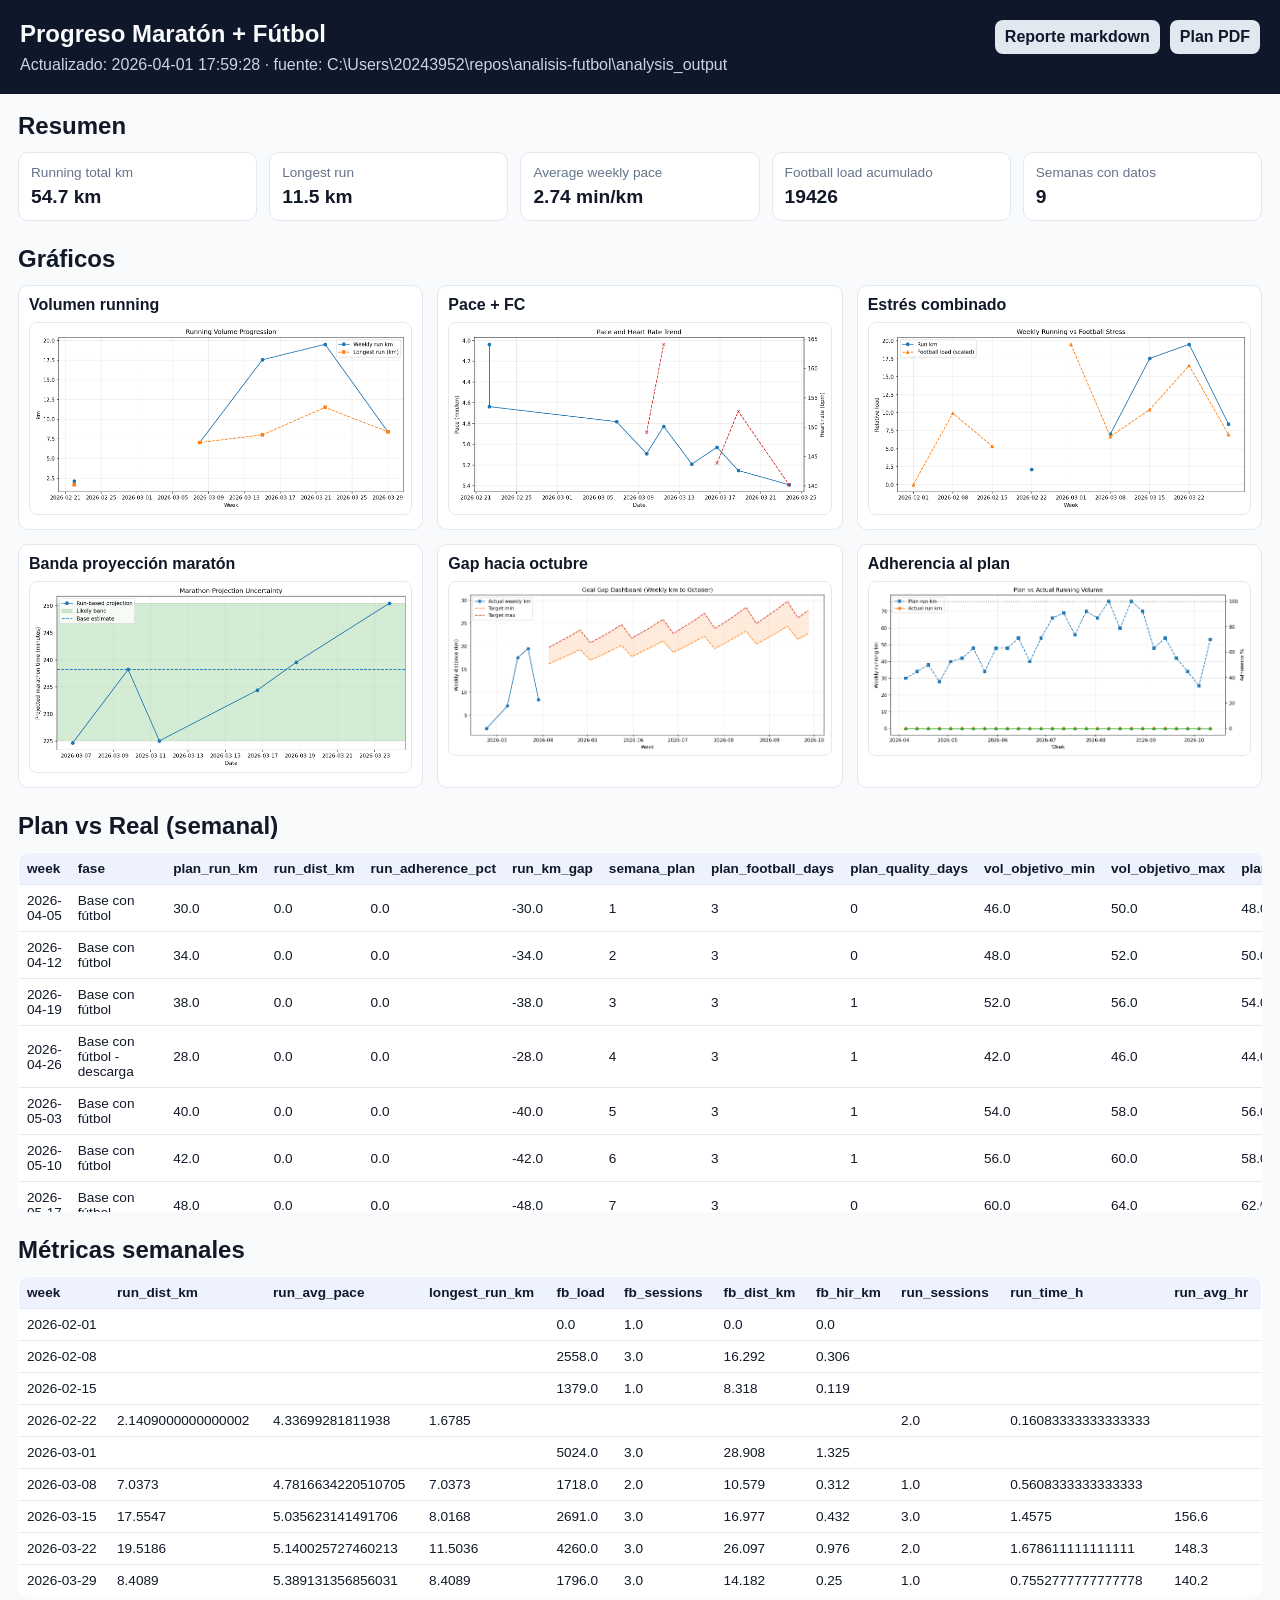
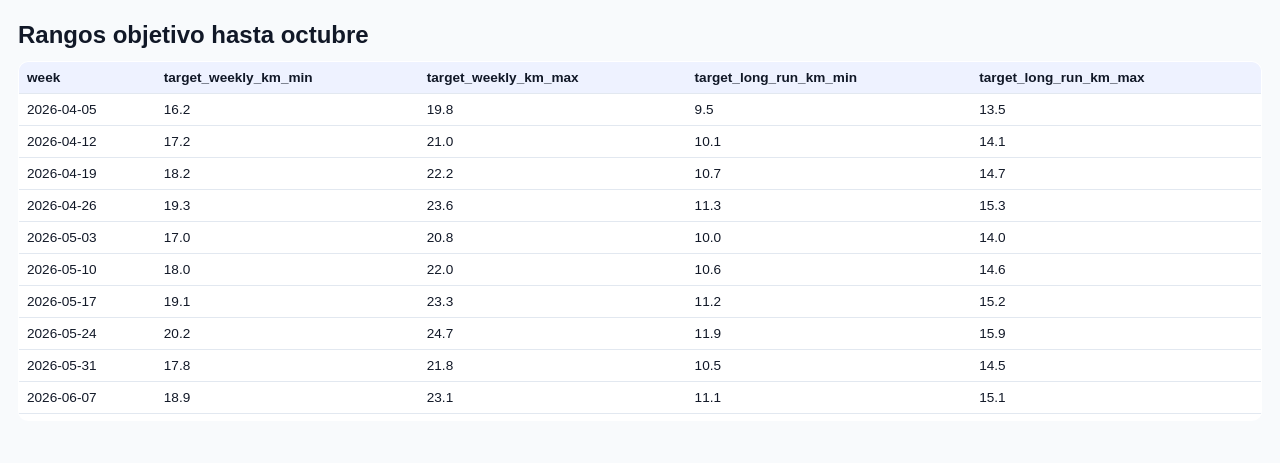
==== docs/index.html @ 95fdf2c9 "strava sync and web visualization" ====
<!doctype html>
<html lang="es">
<head>
  <meta charset="utf-8">
  <meta name="viewport" content="width=device-width, initial-scale=1">
  <title>Dashboard Progreso Maratón</title>
  <link rel="stylesheet" href="styles.css">
</head>
<body>
  <header class="top">
    <div>
      <h1>Progreso Maratón + Fútbol</h1>
      <p id="meta">Cargando datos...</p>
    </div>
    <div class="links">
      <a href="data/report.md" target="_blank" rel="noopener noreferrer">Reporte markdown</a>
      <a href="assets/plan_entrenamiento.pdf" target="_blank" rel="noopener noreferrer">Plan PDF</a>
    </div>
  </header>

  <main>
    <section>
      <h2>Resumen</h2>
      <div id="kpis" class="kpis"></div>
    </section>

    <section>
      <h2>Gráficos</h2>
      <div class="grid">
        <article class="card"><h3>Volumen running</h3><img src="assets/running_progression.png" alt="running progression"></article>
        <article class="card"><h3>Pace + FC</h3><img src="assets/pace_hr_trend.png" alt="pace hr trend"></article>
        <article class="card"><h3>Estrés combinado</h3><img src="assets/combined_stress_trend.png" alt="combined stress"></article>
        <article class="card"><h3>Banda proyección maratón</h3><img src="assets/marathon_projection_band.png" alt="marathon band"></article>
        <article class="card"><h3>Gap hacia octubre</h3><img src="assets/goal_gap_dashboard.png" alt="goal gap"></article>
        <article class="card"><h3>Adherencia al plan</h3><img src="assets/plan_adherence_dashboard.png" alt="plan adherence"></article>
      </div>
    </section>

    <section>
      <h2>Plan vs Real (semanal)</h2>
      <div id="planTable"></div>
    </section>

    <section>
      <h2>Métricas semanales</h2>
      <div id="weeklyTable"></div>
    </section>

    <section>
      <h2>Rangos objetivo hasta octubre</h2>
      <div id="targetsTable"></div>
    </section>
  </main>

  <script src="app.js"></script>
</body>
</html>
---- docs/styles.css ----
* { box-sizing: border-box; }
body {
  margin: 0;
  font-family: Inter, Segoe UI, Arial, sans-serif;
  color: #111827;
  background: #f8fafc;
}
.top {
  padding: 20px;
  background: #0f172a;
  color: #f8fafc;
  display: flex;
  justify-content: space-between;
  gap: 16px;
  align-items: flex-start;
}
.top h1 { margin: 0 0 8px; font-size: 1.5rem; }
.top p { margin: 0; color: #cbd5e1; }
.links { display: flex; gap: 10px; flex-wrap: wrap; }
.links a {
  color: #0f172a;
  background: #e2e8f0;
  text-decoration: none;
  padding: 8px 10px;
  border-radius: 8px;
  font-weight: 600;
}
main { padding: 18px; max-width: 1300px; margin: 0 auto; }
section { margin-bottom: 24px; }
h2 { margin: 0 0 12px; }
.kpis {
  display: grid;
  grid-template-columns: repeat(auto-fit, minmax(180px, 1fr));
  gap: 12px;
}
.kpi {
  background: white;
  border: 1px solid #e2e8f0;
  border-radius: 10px;
  padding: 12px;
}
.kpi .label { color: #64748b; font-size: 0.85rem; margin-bottom: 6px; }
.kpi .value { font-size: 1.2rem; font-weight: 700; }
.grid {
  display: grid;
  grid-template-columns: repeat(auto-fit, minmax(340px, 1fr));
  gap: 14px;
}
.card {
  background: white;
  border: 1px solid #e2e8f0;
  border-radius: 10px;
  padding: 10px;
}
.card h3 { margin: 0 0 8px; font-size: 1rem; }
.card img { width: 100%; border-radius: 8px; border: 1px solid #e2e8f0; }
table {
  width: 100%;
  border-collapse: collapse;
  background: white;
  border: 1px solid #e2e8f0;
  border-radius: 10px;
  overflow: hidden;
}
th, td {
  border-bottom: 1px solid #e2e8f0;
  padding: 8px;
  font-size: 0.85rem;
  text-align: left;
}
th { background: #eef2ff; position: sticky; top: 0; }
.tableWrap {
  max-height: 360px;
  overflow: auto;
  border-radius: 10px;
}
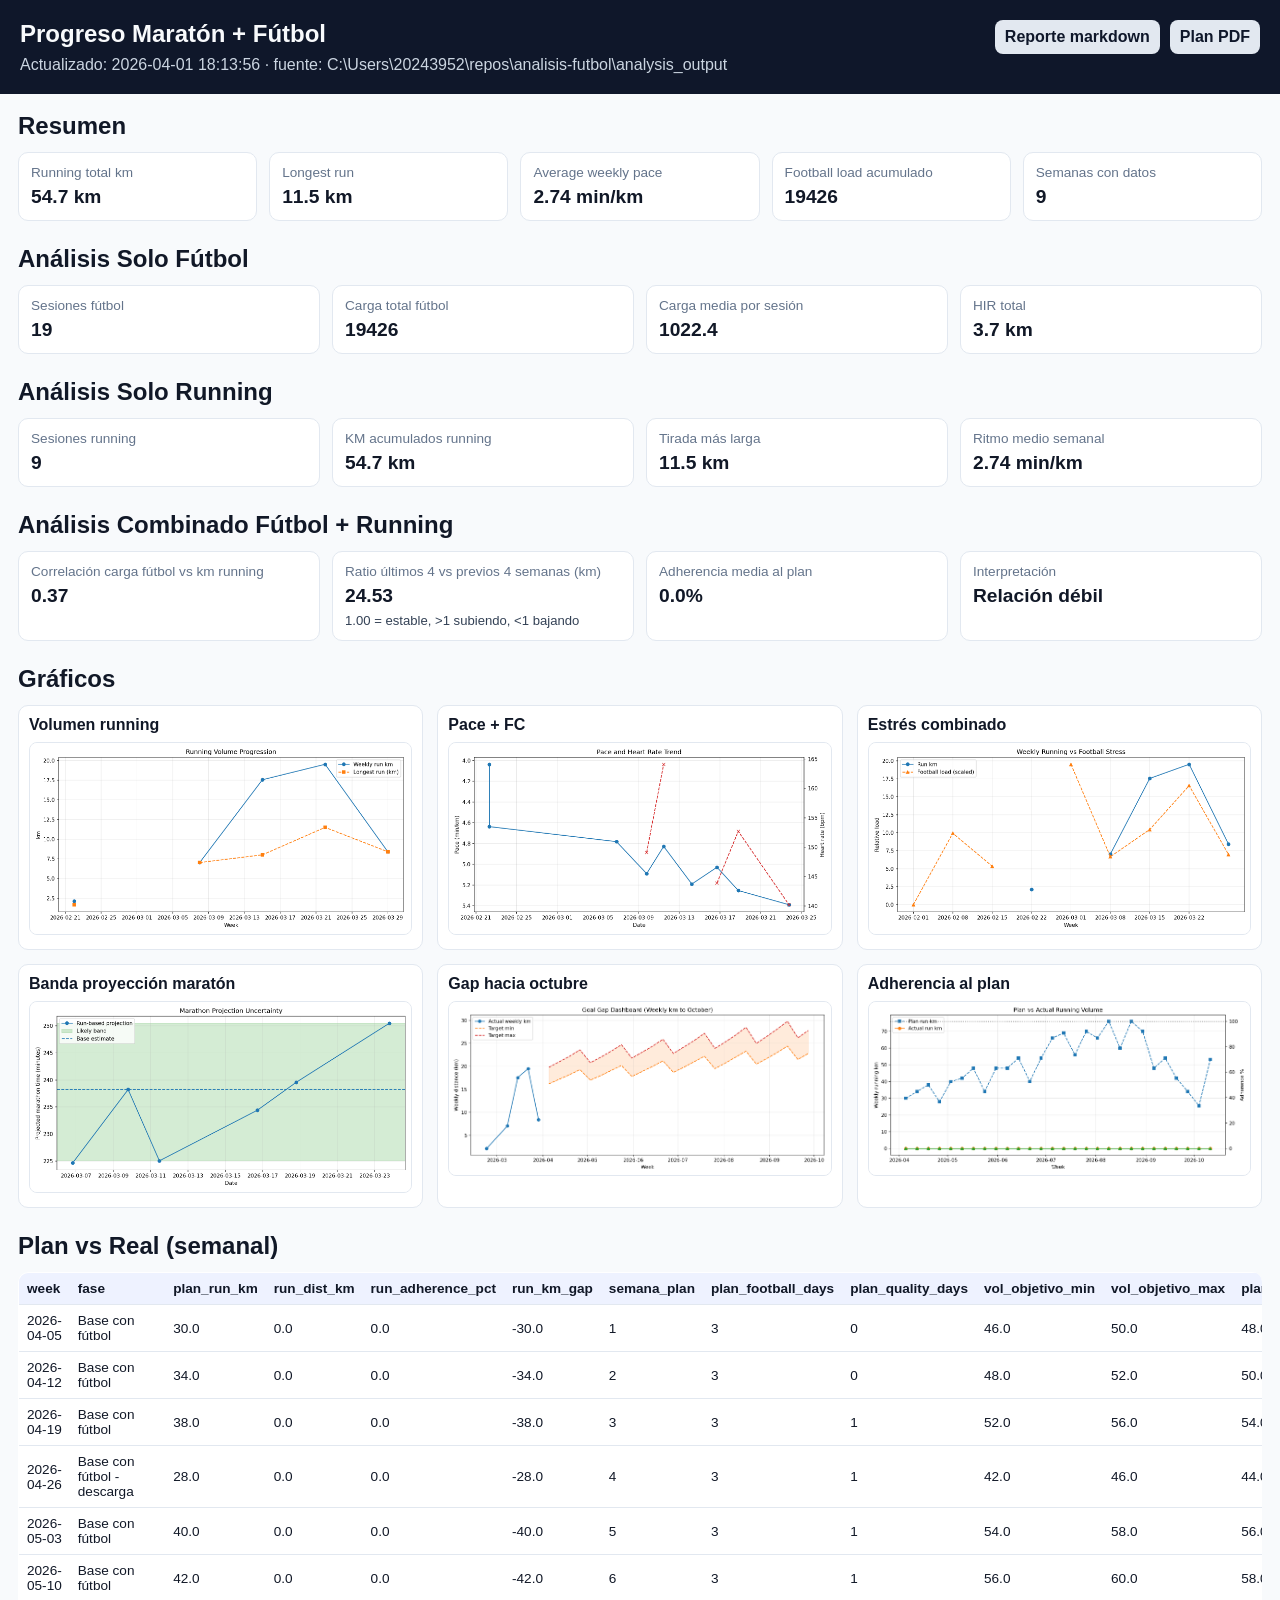
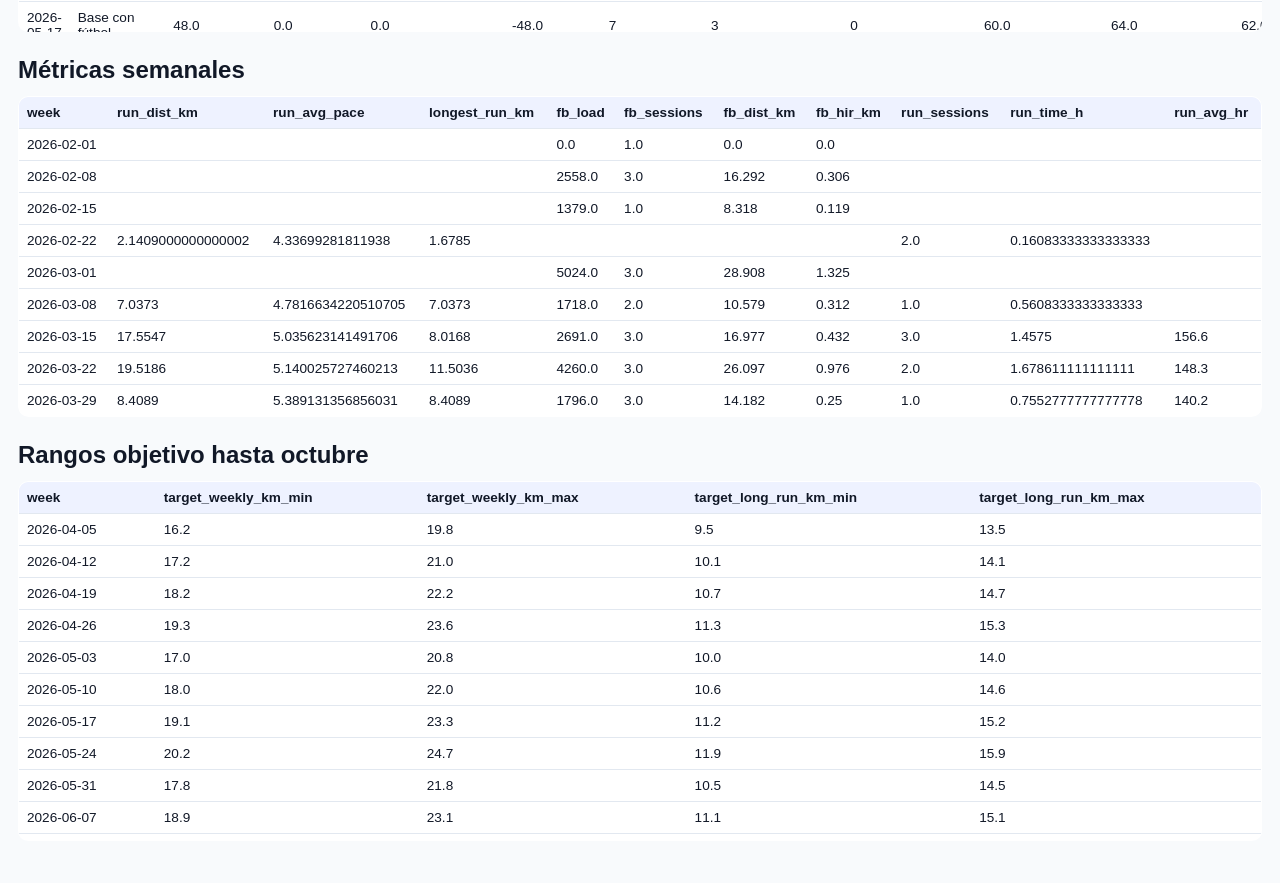
==== commit af50f96e: "analysis modularization" ====
--- a/docs/index.html
+++ b/docs/index.html
@@ -22,6 +22,21 @@
     <section>
       <h2>Resumen</h2>
       <div id="kpis" class="kpis"></div>
+    </section>
+
+    <section>
+      <h2>Análisis Solo Fútbol</h2>
+      <div id="footballAnalysis" class="kpis"></div>
+    </section>
+
+    <section>
+      <h2>Análisis Solo Running</h2>
+      <div id="runningAnalysis" class="kpis"></div>
+    </section>
+
+    <section>
+      <h2>Análisis Combinado Fútbol + Running</h2>
+      <div id="combinedAnalysis" class="kpis"></div>
     </section>
 
     <section>
--- a/docs/styles.css
+++ b/docs/styles.css
@@ -41,6 +41,7 @@
 }
 .kpi .label { color: #64748b; font-size: 0.85rem; margin-bottom: 6px; }
 .kpi .value { font-size: 1.2rem; font-weight: 700; }
+.kpi .note { color: #334155; font-size: 0.82rem; margin-top: 6px; }
 .grid {
   display: grid;
   grid-template-columns: repeat(auto-fit, minmax(340px, 1fr));
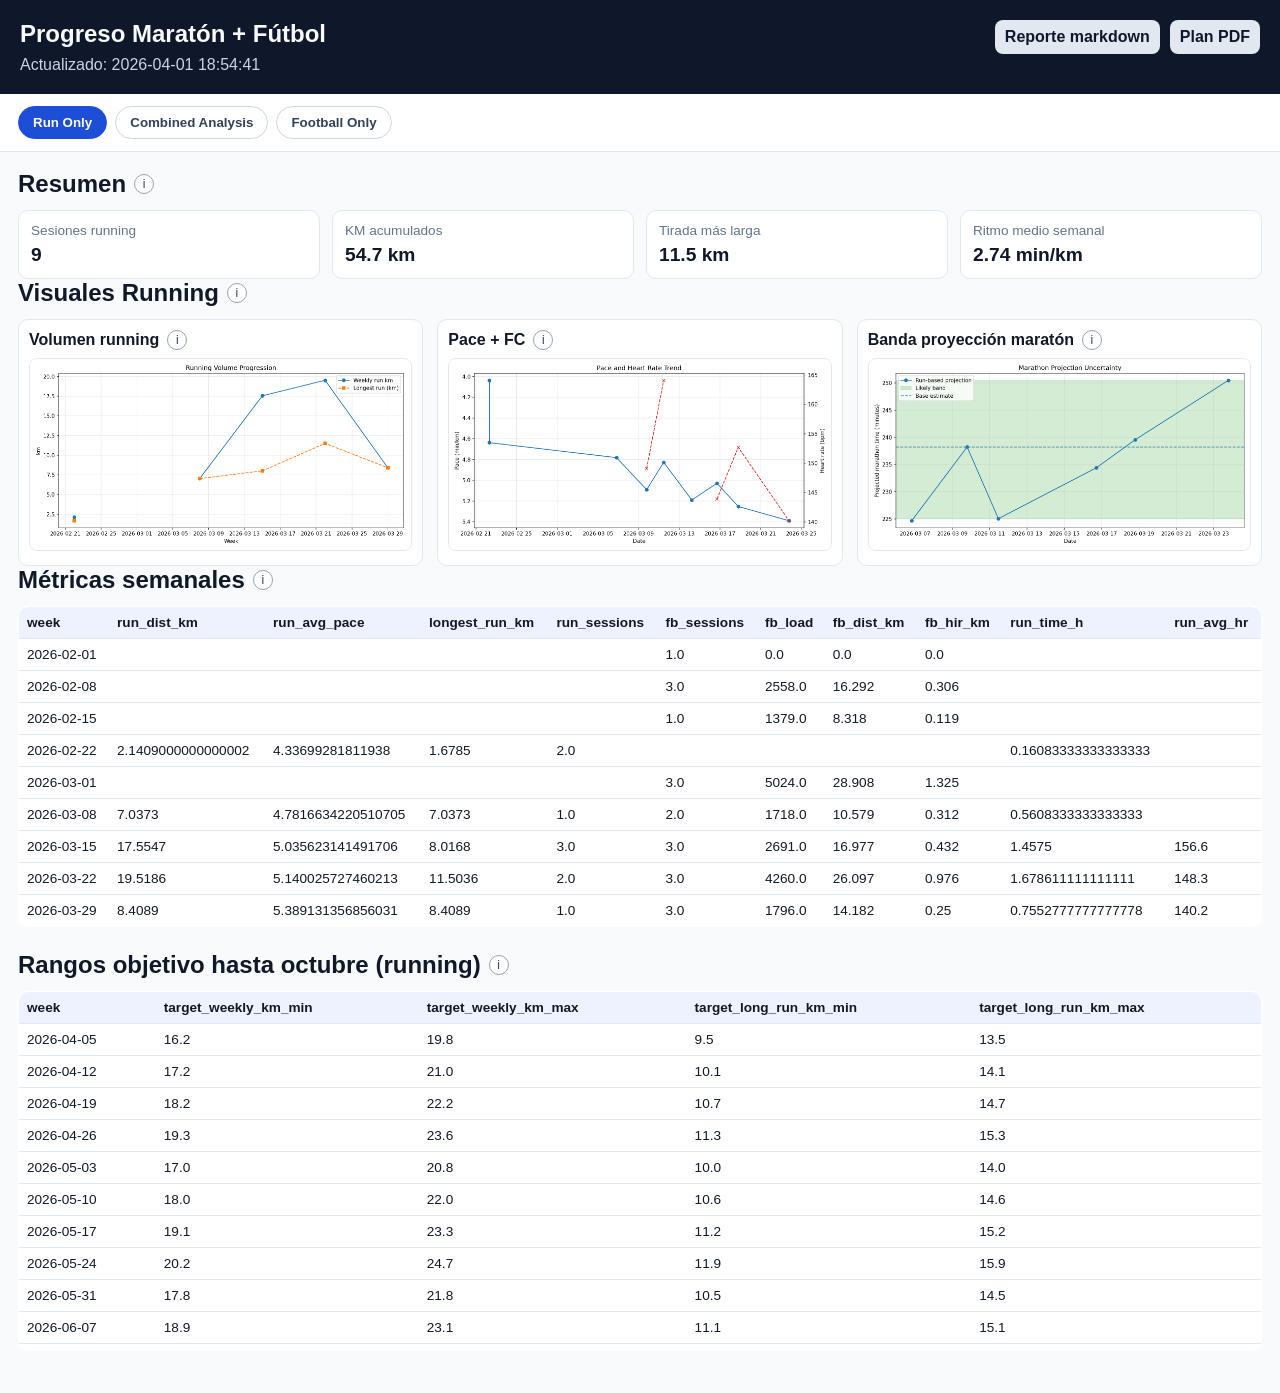
==== commit 74325858: "analysis modularization: fix" ====
--- a/docs/index.html
+++ b/docs/index.html
@@ -18,55 +18,60 @@
     </div>
   </header>
 
+  <nav class="feedNav">
+    <button class="feedBtn active" data-feed="run">Run Only</button>
+    <button class="feedBtn" data-feed="combined">Combined Analysis</button>
+    <button class="feedBtn" data-feed="football">Football Only</button>
+  </nav>
+
   <main>
-    <section>
-      <h2>Resumen</h2>
-      <div id="kpis" class="kpis"></div>
+    <section class="feed feed-run visible">
+      <h2 class="sectionTitle">Resumen <button class="infoBtn" data-help="run-summary" aria-label="Info resumen running">i</button></h2>
+      <div id="runningAnalysis" class="kpis"></div>
+      <h2 class="sectionTitle">Visuales Running <button class="infoBtn" data-help="run-visuals" aria-label="Info visuales running">i</button></h2>
+      <div class="grid">
+        <article class="card"><h3 class="sectionTitle">Volumen running <button class="infoBtn" data-help="run-volume-chart" aria-label="Info volumen running">i</button></h3><img src="assets/running_progression.png" alt="running progression"></article>
+        <article class="card"><h3 class="sectionTitle">Pace + FC <button class="infoBtn" data-help="run-pace-hr-chart" aria-label="Info pace y frecuencia cardiaca">i</button></h3><img src="assets/pace_hr_trend.png" alt="pace hr trend"></article>
+        <article class="card"><h3 class="sectionTitle">Banda proyección maratón <button class="infoBtn" data-help="run-marathon-band-chart" aria-label="Info proyeccion maraton">i</button></h3><img src="assets/marathon_projection_band.png" alt="marathon band"></article>
+      </div>
+      <h2 class="sectionTitle">Métricas semanales <button class="infoBtn" data-help="run-weekly-table" aria-label="Info tabla semanal running">i</button></h2>
+      <div id="weeklyTable"></div>
     </section>
 
-    <section>
-      <h2>Análisis Solo Fútbol</h2>
-      <div id="footballAnalysis" class="kpis"></div>
+    <section class="feed feed-run visible">
+      <h2 class="sectionTitle">Rangos objetivo hasta octubre (running) <button class="infoBtn" data-help="run-targets-table" aria-label="Info rangos objetivo">i</button></h2>
+      <div id="targetsTable"></div>
     </section>
 
-    <section>
-      <h2>Análisis Solo Running</h2>
-      <div id="runningAnalysis" class="kpis"></div>
-    </section>
-
-    <section>
-      <h2>Análisis Combinado Fútbol + Running</h2>
+    <section class="feed feed-combined">
+      <h2 class="sectionTitle">Resumen Combinado <button class="infoBtn" data-help="combined-summary" aria-label="Info resumen combinado">i</button></h2>
       <div id="combinedAnalysis" class="kpis"></div>
-    </section>
-
-    <section>
-      <h2>Gráficos</h2>
+      <h2 class="sectionTitle">Visuales Combinados <button class="infoBtn" data-help="combined-visuals" aria-label="Info visuales combinados">i</button></h2>
       <div class="grid">
-        <article class="card"><h3>Volumen running</h3><img src="assets/running_progression.png" alt="running progression"></article>
-        <article class="card"><h3>Pace + FC</h3><img src="assets/pace_hr_trend.png" alt="pace hr trend"></article>
-        <article class="card"><h3>Estrés combinado</h3><img src="assets/combined_stress_trend.png" alt="combined stress"></article>
-        <article class="card"><h3>Banda proyección maratón</h3><img src="assets/marathon_projection_band.png" alt="marathon band"></article>
-        <article class="card"><h3>Gap hacia octubre</h3><img src="assets/goal_gap_dashboard.png" alt="goal gap"></article>
-        <article class="card"><h3>Adherencia al plan</h3><img src="assets/plan_adherence_dashboard.png" alt="plan adherence"></article>
+        <article class="card"><h3 class="sectionTitle">Estrés combinado <button class="infoBtn" data-help="combined-stress-chart" aria-label="Info estres combinado">i</button></h3><img src="assets/combined_stress_trend.png" alt="combined stress"></article>
+        <article class="card"><h3 class="sectionTitle">Gap hacia octubre <button class="infoBtn" data-help="combined-gap-chart" aria-label="Info gap a octubre">i</button></h3><img src="assets/goal_gap_dashboard.png" alt="goal gap"></article>
+        <article class="card"><h3 class="sectionTitle">Adherencia al plan <button class="infoBtn" data-help="combined-adherence-chart" aria-label="Info adherencia al plan">i</button></h3><img src="assets/plan_adherence_dashboard.png" alt="plan adherence"></article>
       </div>
-    </section>
-
-    <section>
-      <h2>Plan vs Real (semanal)</h2>
+      <h2 class="sectionTitle">Plan vs Real <button class="infoBtn" data-help="combined-plan-table" aria-label="Info plan vs real">i</button></h2>
       <div id="planTable"></div>
     </section>
 
-    <section>
-      <h2>Métricas semanales</h2>
-      <div id="weeklyTable"></div>
-    </section>
-
-    <section>
-      <h2>Rangos objetivo hasta octubre</h2>
-      <div id="targetsTable"></div>
+    <section class="feed feed-football">
+      <h2 class="sectionTitle">Resumen Fútbol <button class="infoBtn" data-help="football-summary" aria-label="Info resumen futbol">i</button></h2>
+      <div id="footballAnalysis" class="kpis"></div>
+      <h2 class="sectionTitle">Métricas semanales de fútbol <button class="infoBtn" data-help="football-weekly-table" aria-label="Info tabla semanal futbol">i</button></h2>
+      <div id="footballTable"></div>
     </section>
   </main>
 
-  <script src="app.js"></script>
+  <div id="helpModal" class="modal" aria-hidden="true">
+    <div class="modalCard" role="dialog" aria-modal="true" aria-labelledby="helpTitle">
+      <button id="helpClose" class="modalClose" aria-label="Cerrar ayuda">×</button>
+      <h3 id="helpTitle">Ayuda</h3>
+      <p id="helpBody"></p>
+    </div>
+  </div>
+
+  <script src="feed.js"></script>
 </body>
 </html>
--- a/docs/styles.css
+++ b/docs/styles.css
@@ -25,9 +25,48 @@
   border-radius: 8px;
   font-weight: 600;
 }
+.feedNav {
+  display: flex;
+  gap: 8px;
+  padding: 12px 18px;
+  background: #ffffff;
+  border-bottom: 1px solid #e2e8f0;
+  position: sticky;
+  top: 0;
+  z-index: 5;
+}
+.feedBtn {
+  border: 1px solid #cbd5e1;
+  background: #fff;
+  color: #334155;
+  border-radius: 999px;
+  padding: 8px 14px;
+  font-weight: 600;
+  cursor: pointer;
+}
+.feedBtn.active {
+  background: #1d4ed8;
+  border-color: #1d4ed8;
+  color: #fff;
+}
 main { padding: 18px; max-width: 1300px; margin: 0 auto; }
 section { margin-bottom: 24px; }
 h2 { margin: 0 0 12px; }
+.sectionTitle { display: flex; align-items: center; gap: 8px; }
+.infoBtn {
+  width: 20px;
+  height: 20px;
+  border-radius: 50%;
+  border: 1px solid #94a3b8;
+  background: #ffffff;
+  color: #334155;
+  font-size: 12px;
+  line-height: 1;
+  cursor: pointer;
+}
+.infoBtn:hover { background: #f1f5f9; }
+.feed { display: none; }
+.feed.visible { display: block; }
 .kpis {
   display: grid;
   grid-template-columns: repeat(auto-fit, minmax(180px, 1fr));
@@ -75,3 +114,33 @@
   overflow: auto;
   border-radius: 10px;
 }
+.modal {
+  position: fixed;
+  inset: 0;
+  background: rgba(15, 23, 42, 0.5);
+  display: none;
+  align-items: center;
+  justify-content: center;
+  padding: 16px;
+  z-index: 50;
+}
+.modal.visible { display: flex; }
+.modalCard {
+  background: #fff;
+  max-width: 560px;
+  width: 100%;
+  border-radius: 12px;
+  padding: 16px;
+  border: 1px solid #e2e8f0;
+  position: relative;
+}
+.modalClose {
+  position: absolute;
+  top: 8px;
+  right: 10px;
+  border: none;
+  background: transparent;
+  font-size: 24px;
+  color: #475569;
+  cursor: pointer;
+}
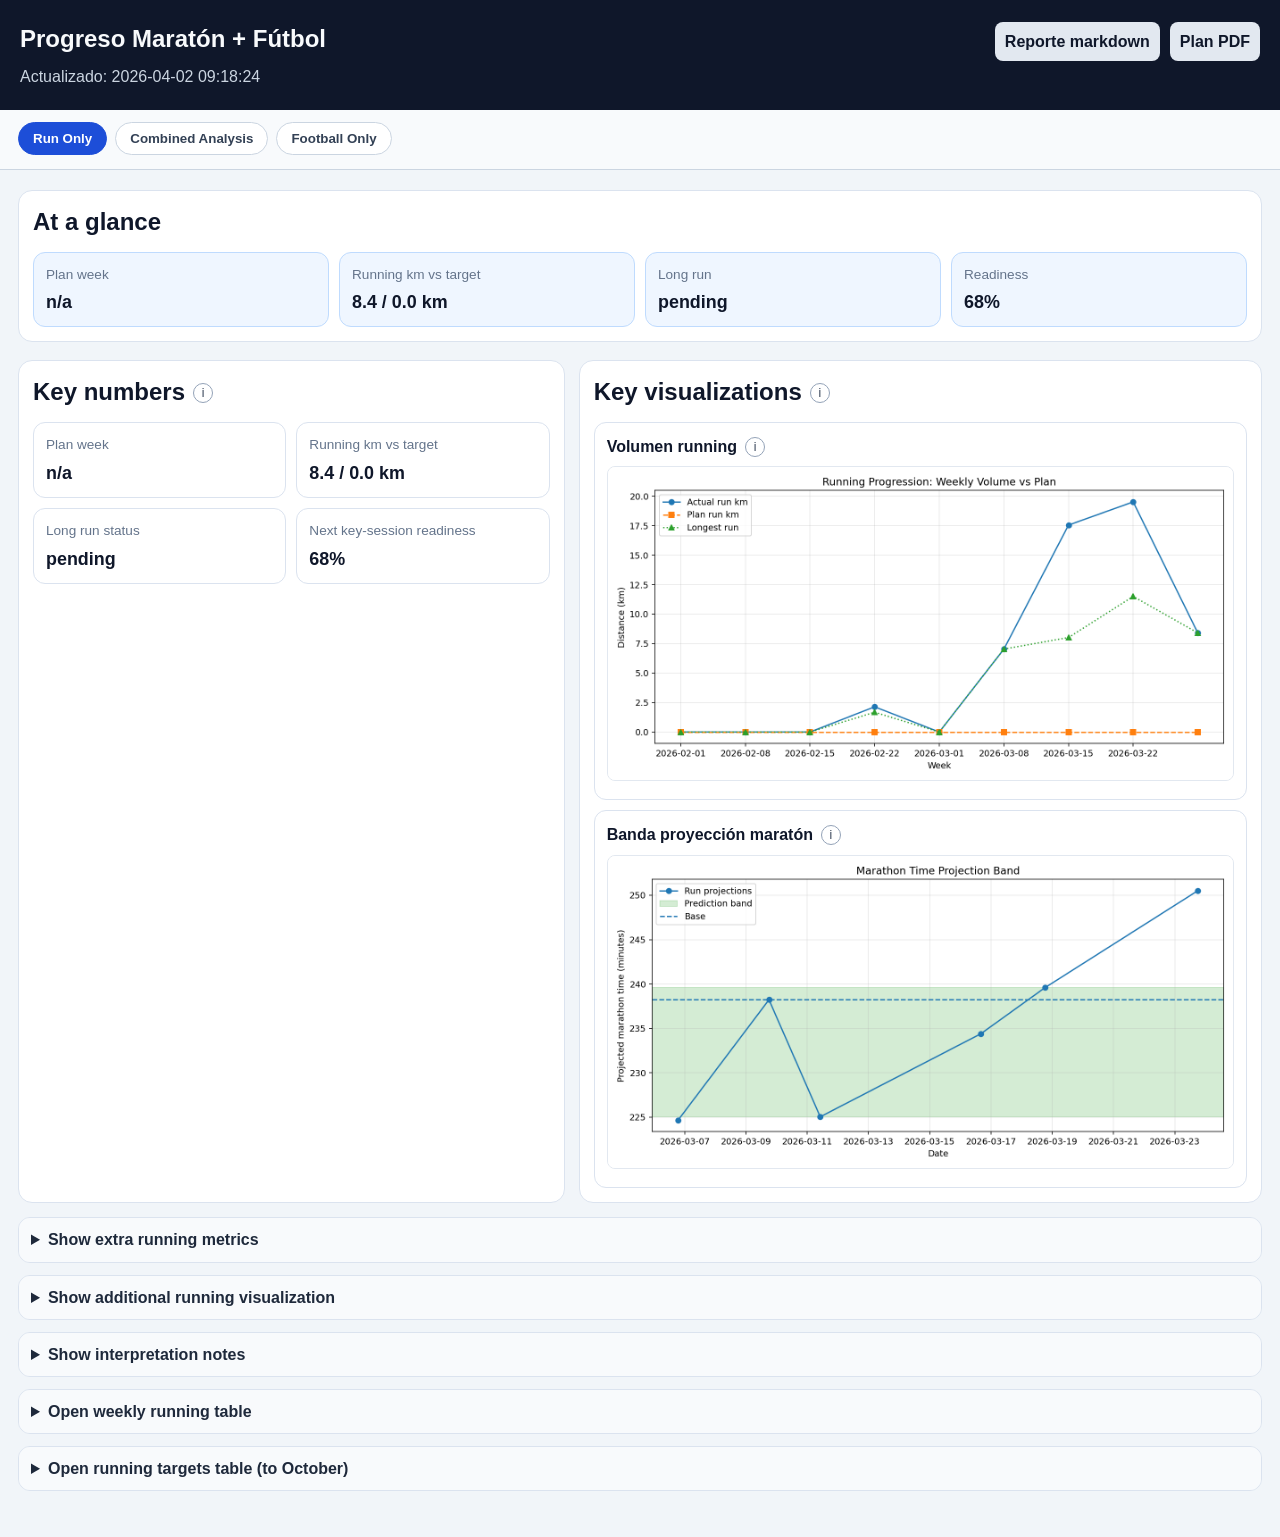
==== commit 0a878aac: "refactor analysis + ui redesign" ====
--- a/docs/index.html
+++ b/docs/index.html
@@ -19,48 +19,141 @@
   </header>
 
   <nav class="feedNav">
-    <button class="feedBtn active" data-feed="run">Run Only</button>
-    <button class="feedBtn" data-feed="combined">Combined Analysis</button>
+    <button class="feedBtn" data-feed="run">Run Only</button>
+    <button class="feedBtn active" data-feed="combined">Combined Analysis</button>
     <button class="feedBtn" data-feed="football">Football Only</button>
   </nav>
 
   <main>
-    <section class="feed feed-run visible">
-      <h2 class="sectionTitle">Resumen <button class="infoBtn" data-help="run-summary" aria-label="Info resumen running">i</button></h2>
-      <div id="runningAnalysis" class="kpis"></div>
-      <h2 class="sectionTitle">Visuales Running <button class="infoBtn" data-help="run-visuals" aria-label="Info visuales running">i</button></h2>
-      <div class="grid">
-        <article class="card"><h3 class="sectionTitle">Volumen running <button class="infoBtn" data-help="run-volume-chart" aria-label="Info volumen running">i</button></h3><img src="assets/running_progression.png" alt="running progression"></article>
-        <article class="card"><h3 class="sectionTitle">Pace + FC <button class="infoBtn" data-help="run-pace-hr-chart" aria-label="Info pace y frecuencia cardiaca">i</button></h3><img src="assets/pace_hr_trend.png" alt="pace hr trend"></article>
-        <article class="card"><h3 class="sectionTitle">Banda proyección maratón <button class="infoBtn" data-help="run-marathon-band-chart" aria-label="Info proyeccion maraton">i</button></h3><img src="assets/marathon_projection_band.png" alt="marathon band"></article>
-      </div>
-      <h2 class="sectionTitle">Métricas semanales <button class="infoBtn" data-help="run-weekly-table" aria-label="Info tabla semanal running">i</button></h2>
-      <div id="weeklyTable"></div>
+    <section class="overview">
+      <h2 class="sectionTitle">At a glance</h2>
+      <div id="quickGlance" class="kpis quickGlance"></div>
     </section>
 
     <section class="feed feed-run visible">
-      <h2 class="sectionTitle">Rangos objetivo hasta octubre (running) <button class="infoBtn" data-help="run-targets-table" aria-label="Info rangos objetivo">i</button></h2>
-      <div id="targetsTable"></div>
+      <div class="primaryLayout">
+        <article class="panel">
+          <h2 class="sectionTitle">Key numbers <button class="infoBtn" data-help="run-summary" aria-label="Info this week">i</button></h2>
+          <div id="thisWeekAnalysis" class="kpis kpis-primary"></div>
+        </article>
+        <article class="panel">
+          <h2 class="sectionTitle">Key visualizations <button class="infoBtn" data-help="run-visuals" aria-label="Info visuales running">i</button></h2>
+          <div class="heroCharts">
+            <article class="card"><h3 class="sectionTitle">Volumen running <button class="infoBtn" data-help="run-volume-chart" aria-label="Info volumen running">i</button></h3><img class="chartImage" data-chart-title="Volumen running" src="assets/running_progression.png" alt="running progression"></article>
+            <article class="card"><h3 class="sectionTitle">Banda proyección maratón <button class="infoBtn" data-help="run-marathon-band-chart" aria-label="Info proyeccion maraton">i</button></h3><img class="chartImage" data-chart-title="Banda proyección maratón" src="assets/marathon_projection_band.png" alt="marathon band"></article>
+          </div>
+        </article>
+      </div>
+
+      <details class="detailPanel">
+        <summary>Show extra running metrics</summary>
+        <div class="detailBody">
+          <div id="runningAnalysis" class="kpis"></div>
+        </div>
+      </details>
+
+      <details class="detailPanel">
+        <summary>Show additional running visualization</summary>
+        <div class="detailBody">
+          <div class="grid">
+            <article class="card"><h3 class="sectionTitle">Pace + FC <button class="infoBtn" data-help="run-pace-hr-chart" aria-label="Info pace y frecuencia cardiaca">i</button></h3><img class="chartImage" data-chart-title="Pace + FC" src="assets/pace_hr_trend.png" alt="pace hr trend"></article>
+          </div>
+        </div>
+      </details>
+
+      <details class="detailPanel">
+        <summary>Show interpretation notes</summary>
+        <div class="detailBody">
+          <article class="card">
+            <h3>What this means</h3>
+            <div id="runNarrative"></div>
+          </article>
+        </div>
+      </details>
+
+      <details class="detailPanel">
+        <summary>Open weekly running table</summary>
+        <div class="detailBody">
+          <div id="weeklyTable"></div>
+        </div>
+      </details>
+
+      <details class="detailPanel">
+        <summary>Open running targets table (to October)</summary>
+        <div class="detailBody">
+          <div id="targetsTable"></div>
+        </div>
+      </details>
     </section>
 
     <section class="feed feed-combined">
-      <h2 class="sectionTitle">Resumen Combinado <button class="infoBtn" data-help="combined-summary" aria-label="Info resumen combinado">i</button></h2>
-      <div id="combinedAnalysis" class="kpis"></div>
-      <h2 class="sectionTitle">Visuales Combinados <button class="infoBtn" data-help="combined-visuals" aria-label="Info visuales combinados">i</button></h2>
-      <div class="grid">
-        <article class="card"><h3 class="sectionTitle">Estrés combinado <button class="infoBtn" data-help="combined-stress-chart" aria-label="Info estres combinado">i</button></h3><img src="assets/combined_stress_trend.png" alt="combined stress"></article>
-        <article class="card"><h3 class="sectionTitle">Gap hacia octubre <button class="infoBtn" data-help="combined-gap-chart" aria-label="Info gap a octubre">i</button></h3><img src="assets/goal_gap_dashboard.png" alt="goal gap"></article>
-        <article class="card"><h3 class="sectionTitle">Adherencia al plan <button class="infoBtn" data-help="combined-adherence-chart" aria-label="Info adherencia al plan">i</button></h3><img src="assets/plan_adherence_dashboard.png" alt="plan adherence"></article>
+      <div class="primaryLayout">
+        <article class="panel">
+          <h2 class="sectionTitle">Key numbers <button class="infoBtn" data-help="combined-summary" aria-label="Info load and fatigue">i</button></h2>
+          <div id="combinedAnalysis" class="kpis kpis-primary"></div>
+          <div class="panelDivider"></div>
+          <h3 class="sectionTitle">Prediction snapshot <button class="infoBtn" data-help="predictions-summary" aria-label="Info predictions">i</button></h3>
+          <div id="predictionsAnalysis" class="kpis"></div>
+        </article>
+        <article class="panel">
+          <h2 class="sectionTitle">Key visualizations <button class="infoBtn" data-help="combined-visuals" aria-label="Info visuales combinados">i</button></h2>
+          <div class="heroCharts">
+            <article class="card"><h3 class="sectionTitle">Estrés combinado <button class="infoBtn" data-help="combined-stress-chart" aria-label="Info estres combinado">i</button></h3><img class="chartImage" data-chart-title="Estrés combinado" src="assets/combined_stress_trend.png" alt="combined stress"></article>
+            <article class="card"><h3 class="sectionTitle">Gap hacia octubre <button class="infoBtn" data-help="combined-gap-chart" aria-label="Info gap a octubre">i</button></h3><img class="chartImage" data-chart-title="Gap hacia octubre" src="assets/goal_gap_dashboard.png" alt="goal gap"></article>
+          </div>
+        </article>
       </div>
-      <h2 class="sectionTitle">Plan vs Real <button class="infoBtn" data-help="combined-plan-table" aria-label="Info plan vs real">i</button></h2>
-      <div id="planTable"></div>
+
+      <details class="detailPanel">
+        <summary>Show interpretation and confidence details</summary>
+        <div class="detailBody">
+          <div id="predictionsDetails" class="kpis"></div>
+          <article class="card">
+            <h3>What this means</h3>
+            <div id="combinedNarrative"></div>
+          </article>
+          <article class="card">
+            <h3 class="sectionTitle">Confidence notes <button class="infoBtn" data-help="predictions-confidence" aria-label="Info confidence">i</button></h3>
+            <div id="confidenceNotes"></div>
+          </article>
+        </div>
+      </details>
+
+      <details class="detailPanel">
+        <summary>Show additional combined visualization</summary>
+        <div class="detailBody">
+          <div class="grid">
+            <article class="card"><h3 class="sectionTitle">Adherencia al plan <button class="infoBtn" data-help="combined-adherence-chart" aria-label="Info adherencia al plan">i</button></h3><img class="chartImage" data-chart-title="Adherencia al plan" src="assets/plan_adherence_dashboard.png" alt="plan adherence"></article>
+          </div>
+        </div>
+      </details>
+
+      <details class="detailPanel">
+        <summary>Open plan vs actual table</summary>
+        <div class="detailBody">
+          <div id="planTable"></div>
+        </div>
+      </details>
     </section>
 
     <section class="feed feed-football">
-      <h2 class="sectionTitle">Resumen Fútbol <button class="infoBtn" data-help="football-summary" aria-label="Info resumen futbol">i</button></h2>
-      <div id="footballAnalysis" class="kpis"></div>
-      <h2 class="sectionTitle">Métricas semanales de fútbol <button class="infoBtn" data-help="football-weekly-table" aria-label="Info tabla semanal futbol">i</button></h2>
-      <div id="footballTable"></div>
+      <div class="primaryLayout">
+        <article class="panel">
+          <h2 class="sectionTitle">Key numbers <button class="infoBtn" data-help="football-summary" aria-label="Info resumen futbol">i</button></h2>
+          <div id="footballAnalysis" class="kpis kpis-primary"></div>
+        </article>
+        <article class="panel">
+          <h2 class="sectionTitle">Impact snapshot <button class="infoBtn" data-help="football-impact" aria-label="Info football impact">i</button></h2>
+          <div id="footballImpactMessage"></div>
+        </article>
+      </div>
+
+      <details class="detailPanel">
+        <summary>Open weekly football table</summary>
+        <div class="detailBody">
+          <div id="footballTable"></div>
+        </div>
+      </details>
     </section>
   </main>
 
@@ -71,6 +164,13 @@
       <p id="helpBody"></p>
     </div>
   </div>
+  <div id="chartModal" class="modal" aria-hidden="true">
+    <div class="modalCard chartModalCard" role="dialog" aria-modal="true" aria-labelledby="chartTitle">
+      <button id="chartClose" class="modalClose" aria-label="Close chart">×</button>
+      <h3 id="chartTitle">Chart</h3>
+      <img id="chartModalImage" src="" alt="Expanded chart">
+    </div>
+  </div>
 
   <script src="feed.js"></script>
 </body>
--- a/docs/styles.css
+++ b/docs/styles.css
@@ -3,10 +3,11 @@
   margin: 0;
   font-family: Inter, Segoe UI, Arial, sans-serif;
   color: #111827;
-  background: #f8fafc;
+  background: #f1f5f9;
+  line-height: 1.45;
 }
 .top {
-  padding: 20px;
+  padding: 22px 20px;
   background: #0f172a;
   color: #f8fafc;
   display: flex;
@@ -28,9 +29,9 @@
 .feedNav {
   display: flex;
   gap: 8px;
-  padding: 12px 18px;
-  background: #ffffff;
-  border-bottom: 1px solid #e2e8f0;
+  padding: 12px 18px 14px;
+  background: #f8fafc;
+  border-bottom: 1px solid #cbd5e1;
   position: sticky;
   top: 0;
   z-index: 5;
@@ -49,10 +50,17 @@
   border-color: #1d4ed8;
   color: #fff;
 }
-main { padding: 18px; max-width: 1300px; margin: 0 auto; }
-section { margin-bottom: 24px; }
+main { padding: 20px 18px 28px; max-width: 1320px; margin: 0 auto; }
+section { margin-bottom: 18px; }
 h2 { margin: 0 0 12px; }
-.sectionTitle { display: flex; align-items: center; gap: 8px; }
+.panel h3 { margin: 0 0 10px; }
+.sectionTitle { display: flex; align-items: center; gap: 8px; color: #0f172a; }
+.overview {
+  background: #ffffff;
+  border: 1px solid #dbe3ef;
+  border-radius: 14px;
+  padding: 14px;
+}
 .infoBtn {
   width: 20px;
   height: 20px;
@@ -67,33 +75,85 @@
 .infoBtn:hover { background: #f1f5f9; }
 .feed { display: none; }
 .feed.visible { display: block; }
+.primaryLayout {
+  display: grid;
+  grid-template-columns: minmax(340px, 1fr) minmax(420px, 1.25fr);
+  gap: 14px;
+  margin-bottom: 14px;
+}
+.panel {
+  background: #ffffff;
+  border: 1px solid #dbe3ef;
+  border-radius: 14px;
+  padding: 14px;
+}
+.panelDivider {
+  height: 1px;
+  background: #e2e8f0;
+  margin: 12px 0;
+}
 .kpis {
   display: grid;
-  grid-template-columns: repeat(auto-fit, minmax(180px, 1fr));
-  gap: 12px;
+  grid-template-columns: repeat(auto-fit, minmax(220px, 1fr));
+  gap: 10px;
+}
+.kpis-primary {
+  grid-template-columns: repeat(auto-fit, minmax(190px, 1fr));
 }
 .kpi {
   background: white;
-  border: 1px solid #e2e8f0;
-  border-radius: 10px;
-  padding: 12px;
+  border: 1px solid #dbe3ef;
+  border-radius: 12px;
+  padding: 12px 12px 10px;
 }
 .kpi .label { color: #64748b; font-size: 0.85rem; margin-bottom: 6px; }
-.kpi .value { font-size: 1.2rem; font-weight: 700; }
+.kpi .value { font-size: 1.12rem; font-weight: 700; color: #0f172a; }
 .kpi .note { color: #334155; font-size: 0.82rem; margin-top: 6px; }
+.kpi .value { word-break: break-word; }
+.quickGlance .kpi {
+  background: #eff6ff;
+  border-color: #bfdbfe;
+}
+.heroCharts {
+  display: grid;
+  grid-template-columns: 1fr;
+  gap: 10px;
+}
 .grid {
   display: grid;
   grid-template-columns: repeat(auto-fit, minmax(340px, 1fr));
-  gap: 14px;
+  gap: 12px;
 }
 .card {
   background: white;
-  border: 1px solid #e2e8f0;
-  border-radius: 10px;
-  padding: 10px;
+  border: 1px solid #dbe3ef;
+  border-radius: 12px;
+  padding: 12px;
 }
 .card h3 { margin: 0 0 8px; font-size: 1rem; }
 .card img { width: 100%; border-radius: 8px; border: 1px solid #e2e8f0; }
+.card p { margin: 8px 0; color: #334155; }
+.card ul { margin: 8px 0 0 18px; color: #334155; }
+.chartImage { cursor: zoom-in; }
+.detailPanel {
+  background: #ffffff;
+  border: 1px solid #dbe3ef;
+  border-radius: 12px;
+  margin-bottom: 12px;
+  overflow: hidden;
+}
+.detailPanel summary {
+  cursor: pointer;
+  color: #1e293b;
+  font-weight: 600;
+  padding: 10px 12px;
+  background: #f8fafc;
+}
+.detailBody {
+  padding: 12px;
+  display: grid;
+  gap: 10px;
+}
 table {
   width: 100%;
   border-collapse: collapse;
@@ -113,6 +173,28 @@
   max-height: 360px;
   overflow: auto;
   border-radius: 10px;
+}
+
+@media (max-width: 900px) {
+  .primaryLayout {
+    grid-template-columns: 1fr;
+  }
+  .grid {
+    grid-template-columns: 1fr;
+  }
+  .kpis {
+    grid-template-columns: repeat(auto-fit, minmax(190px, 1fr));
+  }
+}
+
+@media (max-width: 680px) {
+  .top {
+    flex-direction: column;
+  }
+  .feedNav {
+    overflow-x: auto;
+    padding-right: 10px;
+  }
 }
 .modal {
   position: fixed;
@@ -144,3 +226,12 @@
   color: #475569;
   cursor: pointer;
 }
+.chartModalCard {
+  max-width: 1100px;
+  width: min(96vw, 1100px);
+}
+#chartModalImage {
+  width: 100%;
+  border-radius: 10px;
+  border: 1px solid #e2e8f0;
+}
